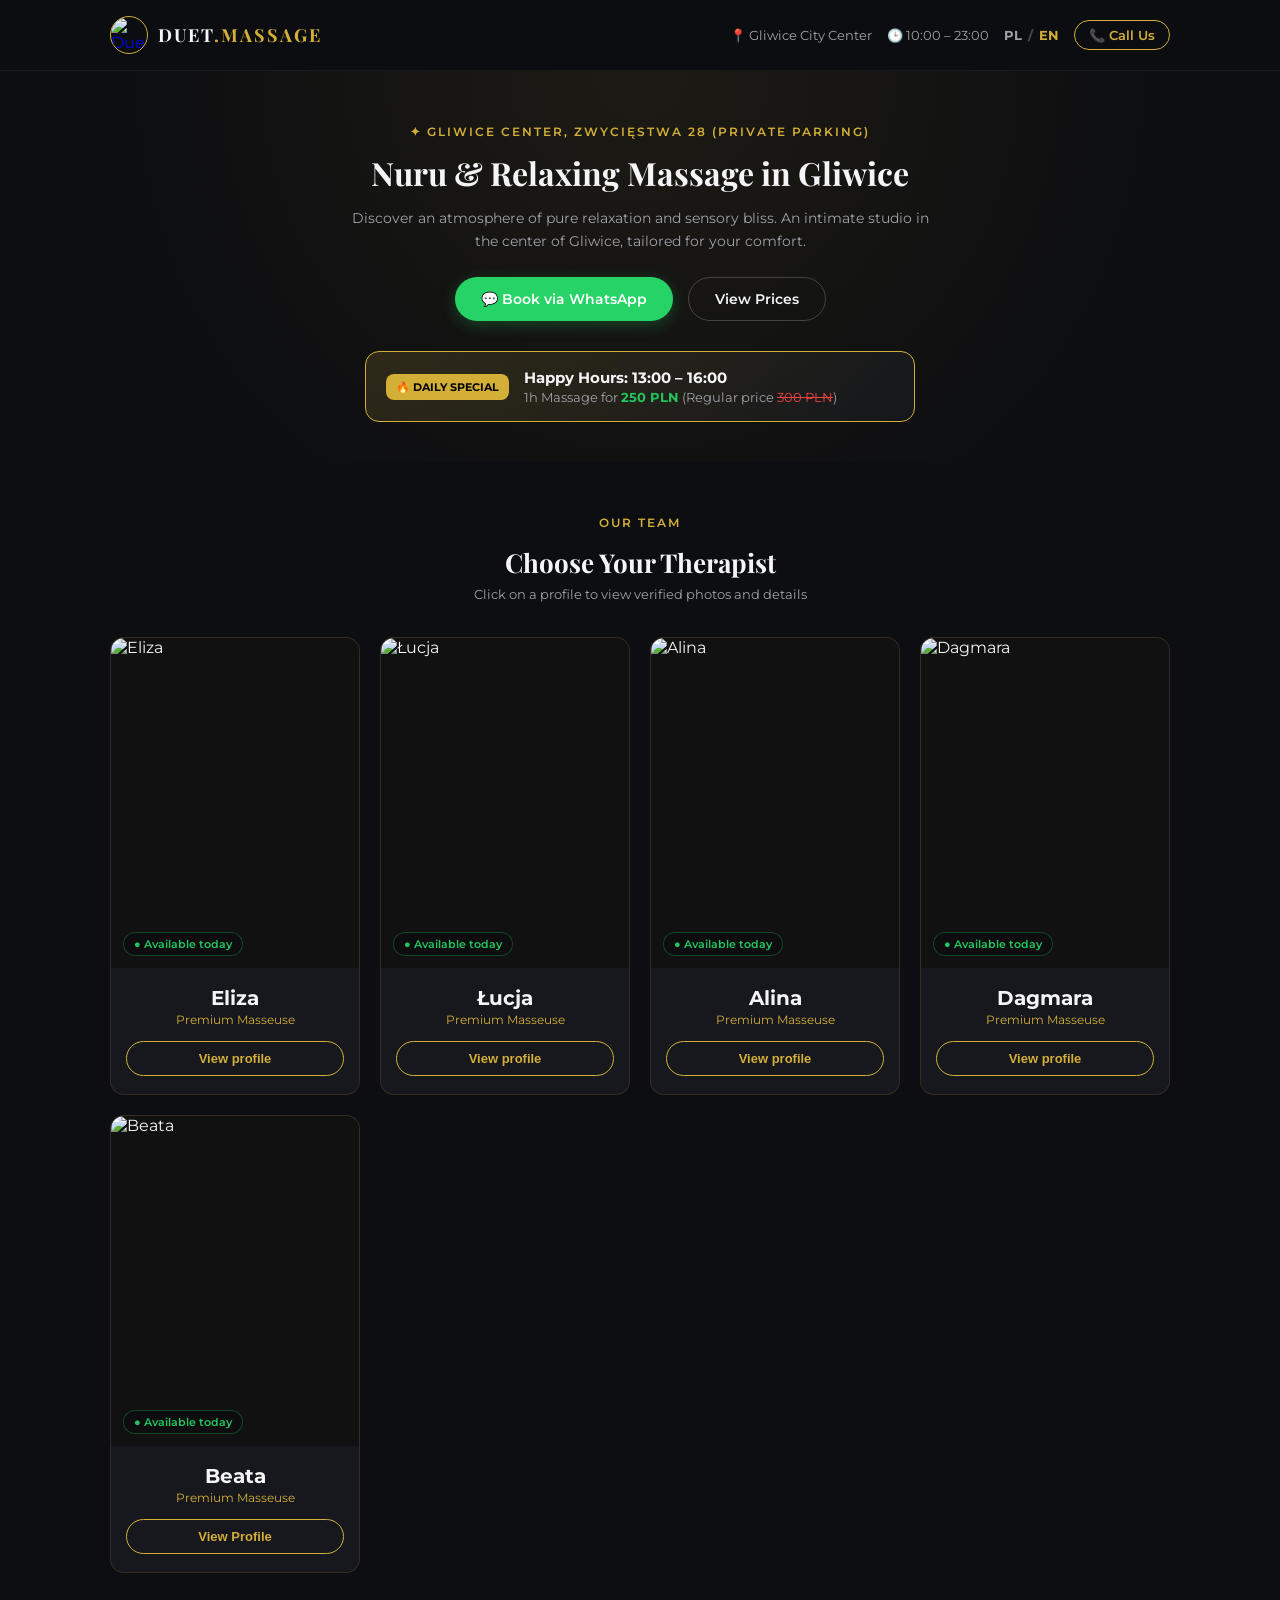
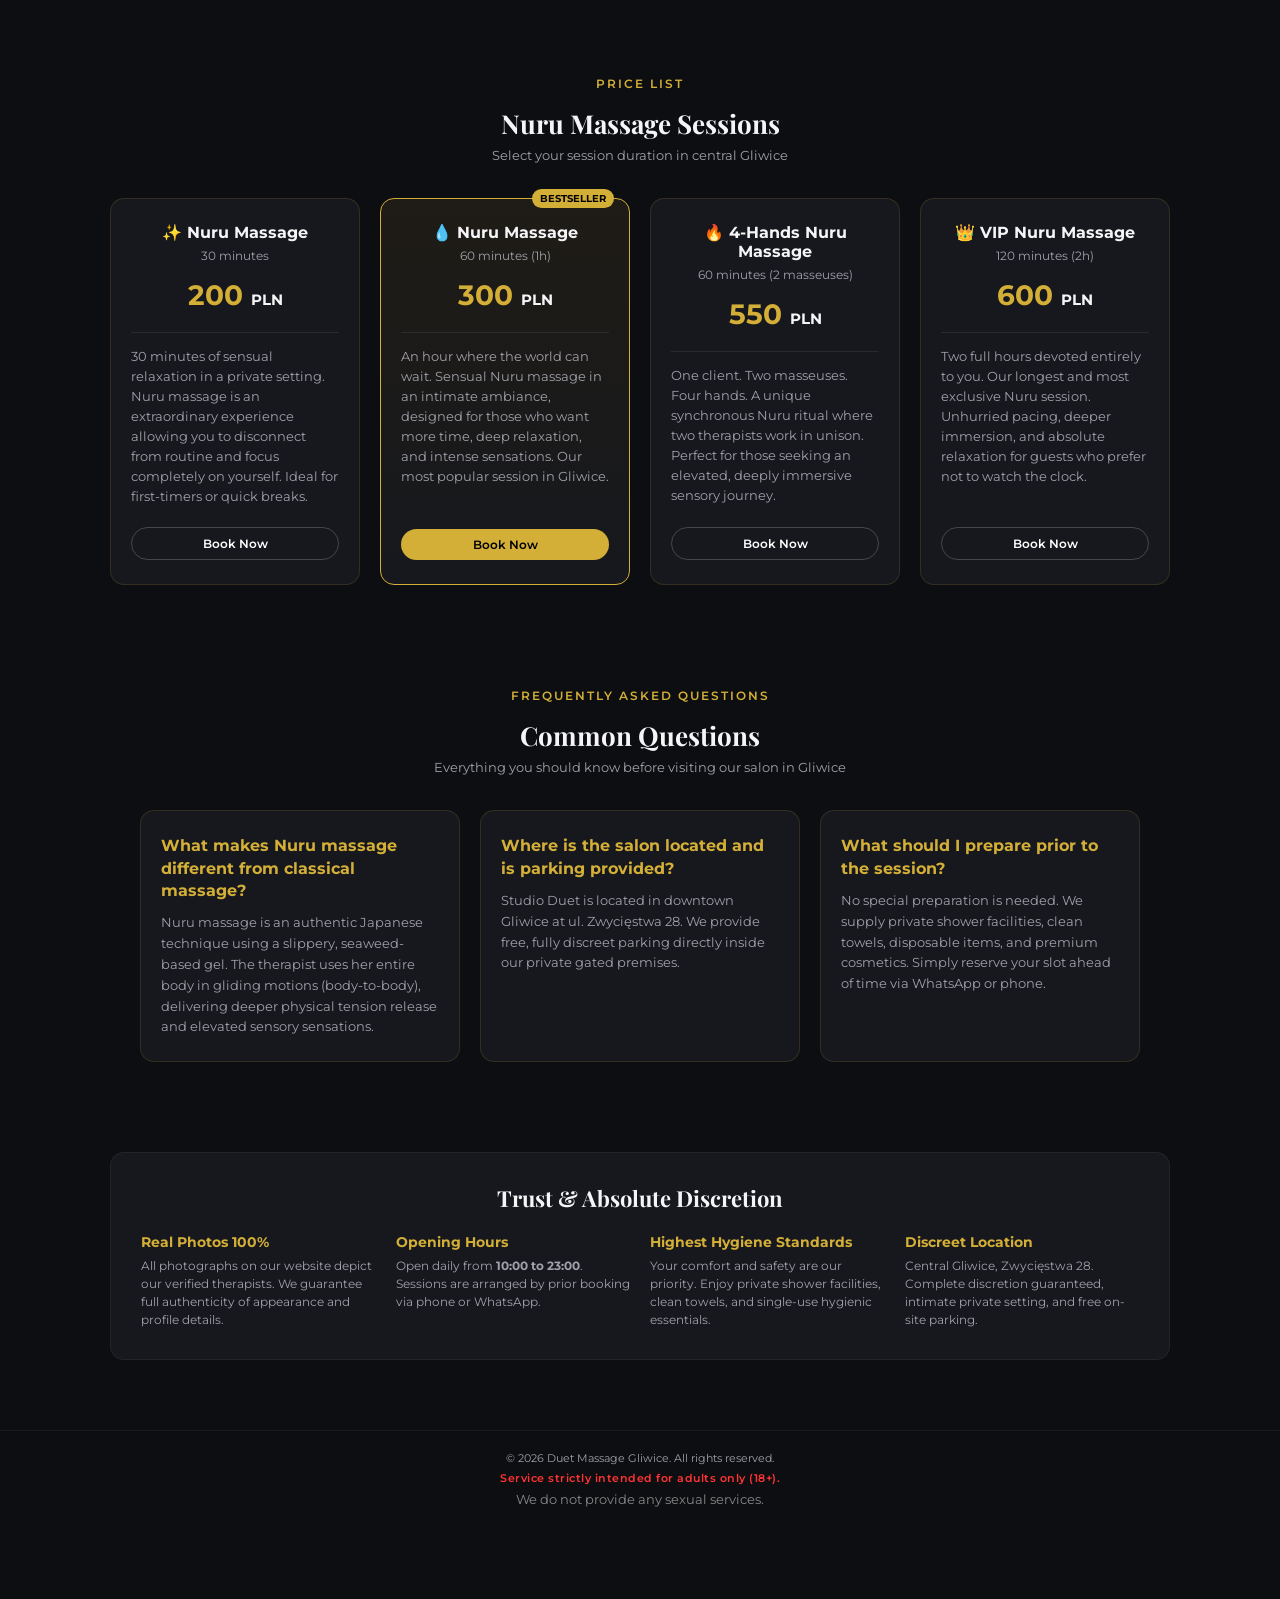
==== en/index.html @ b8fecd47 "Add files via upload" ====
<!DOCTYPE html>
<html lang="en">
<head>
    <!-- Google Tag Manager -->
    <script>(function(w,d,s,l,i){w[l]=w[l]||[];w[l].push({'gtm.start':
    new Date().getTime(),event:'gtm.js'});var f=d.getElementsByTagName(s)[0],
    j=d.createElement(s),dl=l!='dataLayer'?'&l='+l:'';j.async=true;j.src=
    'https://www.googletagmanager.com/gtm.js?id='+i+dl;f.parentNode.insertBefore(j,f);
    })(window,document,'script','dataLayer','GTM-NZCL98C4');</script>
    <!-- End Google Tag Manager -->

    <link rel="icon" type="image/jpeg" href="../img/logo.jpg">
    <link rel="apple-touch-icon" href="../img/logo.jpg">

    <!-- SEO & hreflang -->
    <link rel="canonical" href="https://duetmassage.pl/en/">
    <link rel="alternate" hreflang="pl" href="https://duetmassage.pl/">
    <link rel="alternate" hreflang="en" href="https://duetmassage.pl/en/">
    <link rel="alternate" hreflang="x-default" href="https://duetmassage.pl/">

    <!-- Open Graph -->
    <meta property="og:type" content="website">
    <meta property="og:url" content="https://duetmassage.pl/en/">
    <meta property="og:title" content="Sensual & Tantric Massage Gliwice | Duet Massage">
    <meta property="og:description" content="Private studio in central Gliwice. Sensual Nuru & Tantric massage, verified models, 100% discretion.">
    <meta property="og:image" content="https://duetmassage.pl/img/logo.jpg?v=2">

    <!-- Twitter Card -->
    <meta name="twitter:card" content="summary_large_image">
    <meta name="twitter:title" content="DUET Sensual Massage Gliwice">
    <meta name="twitter:description" content="Exclusive relaxation & Nuru massage in central Gliwice.">
    <meta name="twitter:image" content="https://duetmassage.pl/img/logo.jpg">

    <meta charset="UTF-8">
    <meta name="viewport" content="width=device-width, initial-scale=1.0">
    <title>Nuru Massage Gliwice | Relax & Tantric Studio Duet</title>
<meta name="description" content="Sensual Nuru and tantric massage in Gliwice centre (ul. Zwycięstwa 28). Full discretion, private apartment, certified staff. Book your session.">
    <link rel="preconnect" href="https://fonts.googleapis.com">
    <link rel="preconnect" href="https://fonts.gstatic.com" crossorigin>
    <link href="https://fonts.googleapis.com/css2?family=Montserrat:wght@400;500;600;700&family=Playfair+Display:wght@600;700&display=swap" rel="stylesheet">
    
    <link rel="stylesheet" href="../style.css?v=7.3">
    <!-- Schema.org Structured Data (EN) -->
    <script type="application/ld+json">
    {
      "@context": "https://schema.org",
      "@graph": [
        {
          "@type": "HealthAndBeautyBusiness",
          "@id": "https://duetmassage.pl/#salon",
          "name": "Duet Massage Studio Gliwice",
          "image": "https://duetmassage.pl/img/logo.jpg",
          "telephone": "+48502855086",
          "priceRange": "200 - 600 PLN",
          "url": "https://duetmassage.pl/en/",
          "address": {
            "@type": "PostalAddress",
            "streetAddress": "ul. Zwycięstwa 28",
            "addressLocality": "Gliwice",
            "postalCode": "44-100",
            "addressCountry": "PL"
          },
          "geo": {
            "@type": "GeoCoordinates",
            "latitude": 50.2976,
            "longitude": 18.6766
          },
          "openingHoursSpecification": [
            {
              "@type": "OpeningHoursSpecification",
              "dayOfWeek": ["Monday","Tuesday","Wednesday","Thursday","Friday","Saturday","Sunday"],
              "opens": "10:00",
              "closes": "23:00"
            }
          ]
        },
        {
          "@type": "FAQPage",
          "mainEntity": [
            {
              "@type": "Question",
              "name": "What makes Nuru massage different from classical massage?",
              "acceptedAnswer": {
                "@type": "Answer",
                "text": "Nuru is an authentic Japanese technique where the therapist glides along the client's body using an organic seaweed gel, creating an immersive body-to-body relaxation experience."
              }
            },
            {
              "@type": "Question",
              "name": "Where is the salon located and is private parking available?",
              "acceptedAnswer": {
                "@type": "Answer",
                "text": "The studio is located in central Gliwice at ul. Zwycięstwa 28. Free, discreet on-site parking is available for all guests."
              }
            },
            {
              "@type": "Question",
              "name": "How can I book a session at Duet?",
              "acceptedAnswer": {
                "@type": "Answer",
                "text": "You can book directly via phone call at +48 502 855 086 or message us via WhatsApp."
              }
            }
          ]
        }
      ]
    }
    </script>
</head>
<body>
<!-- Google Tag Manager (noscript) -->
<noscript><iframe src="https://www.googletagmanager.com/ns.html?id=GTM-NZCL98C4"
height="0" width="0" style="display:none;visibility:hidden"></iframe></noscript>
<!-- End Google Tag Manager (noscript) -->

    <!-- Header -->
    <header class="header">
        <div class="container header-container">
            <a href="/en/" class="logo-wrapper">
                <img src="../img/logo.jpg" alt="Duet Massage Studio" class="logo-img">
                <span class="logo-text">DUET<span>.MASSAGE</span></span>
            </a>
            <div class="header-contacts">
                <span class="location-badge">📍 Gliwice City Center</span>
                <span class="hours-badge">🕒 10:00 – 23:00</span>
                <div class="lang-switch">
    <a href="/" class="lang-btn">PL</a>
    <span class="lang-divider">/</span>
    <span class="lang-btn active">EN</span>
</div>
                <a href="tel:+48502855086" class="btn-call-header">📞 Call Us</a>
            </div>
        </div>
    </header>

    <main>
        <!-- Hero Section -->
        <section class="hero">
            <div class="container hero-container">
                <span class="badge-gold">✦ Gliwice Center, Zwycięstwa 28 (Private Parking)</span>
                <h1>Nuru & Relaxing Massage in Gliwice</h1>
                <p class="hero-subtitle">Discover an atmosphere of pure relaxation and sensory bliss. An intimate studio in the center of Gliwice, tailored for your comfort.</p>
                
                <div class="hero-actions">
                    <a href="https://wa.me/48502855086?text=Hello,%20I%20would%20like%20to%20book%20a%20massage" class="btn btn-whatsapp" target="_blank">
                        <span>💬 Book via WhatsApp</span>
                    </a>
                    <a href="#cennik" class="btn btn-outline">View Prices</a>
                </div>

                <!-- Happy Hours Banner -->
                <div class="happy-hours-banner">
                    <div class="hh-badge">🔥 Daily Special</div>
                    <div class="hh-content">
                        <h3>Happy Hours: 13:00 – 16:00</h3>
                        <p>1h Massage for <strong>250 PLN</strong> (Regular price <span class="old-price">300 PLN</span>)</p>
                    </div>
                </div>
            </div>
        </section>

        <!-- Team Section -->
        <section class="section-team">
            <div class="container">
                <div class="section-title">
                    <span class="badge-gold">Our Team</span>
                    <h2>Choose Your Therapist</h2>
                    <p>Click on a profile to view verified photos and details</p>
                </div>

                <div class="team-grid">
                    <!-- Eliza -->
                    <div class="team-card" onclick="openMasterModal('eliza')">
                        <div class="team-image-wrapper">
                            <img src="../img/girl1_1.jpg" alt="Eliza" class="team-cover-img">
                            <div class="status-online">● Available today</div>
                        </div>
                        <div class="team-info">
                            <h3>Eliza</h3>
                            <span class="team-role">Premium Masseuse</span>
                            <button type="button" class="btn-view-profile">View profile</button>
                        </div>
                    </div>

                    <!-- Łucja -->
                    <div class="team-card" onclick="openMasterModal('lucja')">
                        <div class="team-image-wrapper">
                            <img src="../img/girl2_1.jpg" alt="Łucja" class="team-cover-img">
                            <div class="status-online">● Available today</div>
                        </div>
                        <div class="team-info">
                            <h3>Łucja</h3>
                            <span class="team-role">Premium Masseuse</span>
                            <button type="button" class="btn-view-profile">View profile</button>
                        </div>
                    </div>

                    <!-- Alina -->
                    <div class="team-card" onclick="openMasterModal('alina')">
                        <div class="team-image-wrapper">
                            <img src="../img/girl3_1.jpg" alt="Alina" class="team-cover-img">
                            <div class="status-online">● Available today</div>
                        </div>
                        <div class="team-info">
                            <h3>Alina</h3>
                            <span class="team-role">Premium Masseuse</span>
                            <button type="button" class="btn-view-profile">View profile</button>
                        </div>
                    </div>

                    <!-- Dagmara -->
                    <div class="team-card" onclick="openMasterModal('dagmara')">
                        <div class="team-image-wrapper">
                            <img src="../img/girl4_1.jpg" alt="Dagmara" class="team-cover-img">
                            <div class="status-online">● Available today</div>
                        </div>
                        <div class="team-info">
                            <h3>Dagmara</h3>
                            <span class="team-role">Premium Masseuse</span>
                            <button type="button" class="btn-view-profile">View profile</button>
                        </div>
                    </div>
                    <!-- 5. Beata -->
                    <div class="team-card" onclick="openMasterModal('beata')">
                        <div class="team-image-wrapper">
                            <img src="../img/girl5_1.jpg" alt="Beata" class="team-cover-img">
                            <div class="status-online">● Available today</div>
                        </div>
                        <div class="team-info">
                            <h3>Beata</h3>
                            <span class="team-role">Premium Masseuse</span>
                            <button type="button" class="btn-view-profile">View Profile</button>
                        </div>
                    </div>
                </div>
            </div>
        </section>

        <!-- Pricing Section -->
        <section id="cennik" class="section-programs">
            <div class="container">
                <div class="section-title">
                    <span class="badge-gold">Price List</span>
                    <h2>Nuru Massage Sessions</h2>
                    <p>Select your session duration in central Gliwice</p>
                </div>

                <div class="pricing-grid">
                    <!-- 30 min -->
                    <div class="price-box">
                        <h3>✨ Nuru Massage</h3>
                        <div class="time">30 minutes</div>
                        <div class="cost">200 <span>PLN</span></div>
                        <div class="price-desc">
                            <p class="program-text">30 minutes of sensual relaxation in a private setting. Nuru massage is an extraordinary experience allowing you to disconnect from routine and focus completely on yourself. Ideal for first-timers or quick breaks.</p>
                        </div>
                        <a href="https://wa.me/48502855086?text=Booking%20Nuru%20Massage%2030%20min" class="btn-book" data-service="Nuru Massage (30 min)">Book Now</a>
                    </div>

                    <!-- 60 min -->
                    <div class="price-box featured">
                        <div class="badge-featured">Bestseller</div>
                        <h3>💧 Nuru Massage</h3>
                        <div class="time">60 minutes (1h)</div>
                        <div class="cost">300 <span>PLN</span></div>
                        <div class="price-desc">
                            <p class="program-text">An hour where the world can wait. Sensual Nuru massage in an intimate ambiance, designed for those who want more time, deep relaxation, and intense sensations. Our most popular session in Gliwice.</p>
                        </div>
                        <a href="https://wa.me/48502855086?text=Booking%20Nuru%20Massage%201h" class="btn-book btn-book-gold" data-service="Nuru Massage (60 min)">Book Now</a>
                    </div>

                    <!-- 4 Hands -->
                    <div class="price-box">
                        <h3>🔥 4-Hands Nuru Massage</h3>
                        <div class="time">60 minutes (2 masseuses)</div>
                        <div class="cost">550 <span>PLN</span></div>
                        <div class="price-desc">
                            <p class="program-text">One client. Two masseuses. Four hands. A unique synchronous Nuru ritual where two therapists work in unison. Perfect for those seeking an elevated, deeply immersive sensory journey.</p>
                        </div>
                        <a href="https://wa.me/48502855086?text=Booking%204-Hands%20Nuru%20Massage" class="btn-book" data-service="4-Hands Nuru Massage (60 min)">Book Now</a>
                    </div>

                    <!-- VIP 120 min -->
                    <div class="price-box">
                        <h3>👑 VIP Nuru Massage</h3>
                        <div class="time">120 minutes (2h)</div>
                        <div class="cost">600 <span>PLN</span></div>
                        <div class="price-desc">
                            <p class="program-text">Two full hours devoted entirely to you. Our longest and most exclusive Nuru session. Unhurried pacing, deeper immersion, and absolute relaxation for guests who prefer not to watch the clock.</p>
                        </div>
                        <a href="https://wa.me/48502855086?text=Booking%20VIP%20Nuru%20Massage%202h" class="btn-book" data-service="VIP Nuru Massage (120 min)">Book Now</a>
                    </div>
                </div>
            </div>
        </section>
<!-- FAQ Section for Local SEO -->
        <section class="section-faq">
            <div class="container">
                <div class="section-title">
                    <span class="badge-gold">Frequently Asked Questions</span>
                    <h2>Common Questions</h2>
                    <p>Everything you should know before visiting our salon in Gliwice</p>
                </div>
                <div class="faq-grid">
                    <div class="faq-card">
                        <h3>What makes Nuru massage different from classical massage?</h3>
                        <p>Nuru massage is an authentic Japanese technique using a slippery, seaweed-based gel. The therapist uses her entire body in gliding motions (body-to-body), delivering deeper physical tension release and elevated sensory sensations.</p>
                    </div>
                    <div class="faq-card">
                        <h3>Where is the salon located and is parking provided?</h3>
                        <p>Studio Duet is located in downtown Gliwice at ul. Zwycięstwa 28. We provide free, fully discreet parking directly inside our private gated premises.</p>
                    </div>
                    <div class="faq-card">
                        <h3>What should I prepare prior to the session?</h3>
                        <p>No special preparation is needed. We supply private shower facilities, clean towels, disposable items, and premium cosmetics. Simply reserve your slot ahead of time via WhatsApp or phone.</p>
                    </div>
                </div>
            </div>
        </section>
        <!-- Trust, Opening Hours & Discretion Section -->
        <section class="section-privacy">
            <div class="container">
                <div class="privacy-box">
                    <h2>Trust & Absolute Discretion</h2>
                    <div class="privacy-grid">
                        <div class="privacy-item">
                            <h4>Real Photos 100%</h4>
                            <p>All photographs on our website depict our verified therapists. We guarantee full authenticity of appearance and profile details.</p>
                        </div>
                        <div class="privacy-item">
                            <h4>Opening Hours</h4>
                            <p>Open daily from <strong>10:00 to 23:00</strong>. Sessions are arranged by prior booking via phone or WhatsApp.</p>
                        </div>
                        <div class="privacy-item">
                            <h4>Highest Hygiene Standards</h4>
                            <p>Your comfort and safety are our priority. Enjoy private shower facilities, clean towels, and single-use hygienic essentials.</p>
                        </div>
                        <div class="privacy-item">
                            <h4>Discreet Location</h4>
                            <p>Central Gliwice, Zwycięstwa 28. Complete discretion guaranteed, intimate private setting, and free on-site parking.</p>
                        </div>
                    </div>
                </div>
            </div>
        </section>
    </main>

    <!-- Footer -->
    <footer class="footer">
        <div class="container footer-content">
            <p>© 2026 Duet Massage Gliwice. All rights reserved.</p>
            <p class="disclaimer-18">Service strictly intended for adults only (18+).</p>
            <p class="disclaimer-legal">We do not provide any sexual services.</p>
        </div>
    </footer>

    <!-- Mobile Sticky Bar -->
    <div class="mobile-sticky-bar">
        <a href="https://wa.me/48502855086?text=Hello,%20I%20would%20like%20to%20book%20a%20massage" class="sticky-btn sticky-whatsapp" target="_blank">
            <span>💬 WhatsApp</span>
        </a>
        <a href="tel:+48502855086" class="sticky-btn sticky-call">
            <span>📞 Call Us</span>
        </a>
    </div>

    <!-- Master Modal -->
    <div id="masterModal" class="master-modal">
        <div class="master-modal-overlay" onclick="closeMasterModal()"></div>
        <div class="master-modal-content">
            <button class="modal-close-btn" onclick="closeMasterModal()">&times;</button>
            <div class="modal-slider-box">
                <img id="modalProfileImg" src="" alt="Master photo" class="modal-main-img">
                <div class="modal-slider-controls">
                    <button type="button" class="modal-arrow" onclick="prevModalPhoto()">&#10094;</button>
                    <span id="modalPhotoCounter" class="modal-photo-counter">1 / 1</span>
                    <button type="button" class="modal-arrow" onclick="nextModalPhoto()">&#10095;</button>
                </div>
            </div>
            <div class="modal-profile-details">
                <h2 id="modalMasterName">Name</h2>
                <div class="modal-badge-row">
                    <span class="status-pill">● Available</span>
                    <span id="modalMasterLangs" class="lang-pill">🗣 PL, EN</span>
                </div>
                <div class="modal-params-grid">
                    <div class="param-item"><span>Age:</span> <strong id="modalParamAge">24</strong></div>
                    <div class="param-item"><span>Height:</span> <strong id="modalParamHeight">165 cm</strong></div>
                    <div class="param-item"><span>Weight:</span> <strong id="modalParamWeight">49 kg</strong></div>
                    <div class="param-item"><span>Bust:</span> <strong id="modalParamBreast">3</strong></div>
                </div>
                <p id="modalMasterDesc" class="modal-bio">Sensual relaxation, Tantric rituals, and body-to-body massages in complete privacy.</p>
                <a id="modalBookingBtn" href="#" class="btn-modal-book" target="_blank">Book via WhatsApp</a>
            </div>
        </div>
    </div>
    <!-- Полноэкранный Lightbox для фото (EN) -->
<div id="imageLightbox" class="image-lightbox" onclick="closeLightbox()">
    <button type="button" class="lightbox-close" onclick="closeLightbox()">&times;</button>
    <div class="lightbox-img-wrapper" onclick="event.stopPropagation()">
        <img id="lightboxImg" src="" alt="Full view">
    </div>
</div>
    <script src="../script.js?v=7.0"></script>
</body>
</html>
---- style.css ----
.logo-wrapper {
    display: flex;
    align-items: center;
    gap: 10px;
    text-decoration: none;
}

.logo-img {
    width: 38px !important;
    height: 38px !important;
    min-width: 38px;
    border-radius: 50%;
    object-fit: cover;
    border: 1px solid var(--gold);
    display: block;
}

.logo-text {
    font-family: 'Playfair Display', serif;
    font-size: 18px;
    font-weight: 700;
    color: var(--text-white);
    letter-spacing: 2px;
}

.logo-text span {
    color: var(--gold);
}

:root {
    --bg-main: #0d0e11;
    --bg-card: #16181d;
    --bg-card-hover: #1e2127;
    --gold: #d4af37;
    --gold-hover: #e5c158;
    --text-white: #f5f5f7;
    --text-gray: #a1a1aa;
    --whatsapp: #25d366;
    --border-color: rgba(212, 175, 55, 0.15);
}

* {
    margin: 0;
    padding: 0;
    box-sizing: border-box;
}

html {
    scroll-behavior: smooth;
    font-family: 'Montserrat', sans-serif;
    background-color: var(--bg-main);
    color: var(--text-white);
    -webkit-font-smoothing: antialiased;
    -moz-osx-font-smoothing: grayscale;
}

.container {
    width: 100%;
    max-width: 1100px;
    margin: 0 auto;
    padding: 0 20px;
}

/* Header */
.header {
    padding: 16px 0;
    background: rgba(13, 14, 17, 0.95);
    border-bottom: 1px solid rgba(255, 255, 255, 0.05);
    position: sticky;
    top: 0;
    z-index: 100;
    backdrop-filter: blur(10px);
}

.header-container {
    display: flex;
    justify-content: space-between;
    align-items: center;
}

.header-contacts {
    display: flex;
    align-items: center;
    gap: 15px;
}

.location-badge {
    font-size: 13px;
    color: var(--text-gray);
}

.btn-call-header {
    background: transparent;
    color: var(--gold);
    border: 1px solid var(--gold);
    padding: 6px 14px;
    border-radius: 20px;
    text-decoration: none;
    font-size: 13px;
    font-weight: 600;
    transition: all 0.3s;
}

.btn-call-header:hover {
    background: var(--gold);
    color: #000;
}

/* Hero */
.hero {
    padding: 50px 0 40px;
    text-align: center;
    background: radial-gradient(circle at top, rgba(212, 175, 55, 0.08) 0%, transparent 70%);
}

.badge-gold {
    display: inline-block;
    color: var(--gold);
    font-size: 12px;
    font-weight: 600;
    letter-spacing: 2px;
    text-transform: uppercase;
    margin-bottom: 15px;
}

.hero h1 {
    font-family: 'Playfair Display', serif;
    font-size: 32px;
    line-height: 1.2;
    margin-bottom: 15px;
}

.hero-subtitle {
    font-size: 14px;
    line-height: 1.6;
    color: var(--text-gray);
    max-width: 600px;
    margin: 0 auto 25px;
}

.hero-actions {
    display: flex;
    justify-content: center;
    gap: 15px;
    margin-bottom: 30px;
    flex-wrap: wrap;
}

.btn {
    display: inline-flex;
    align-items: center;
    justify-content: center;
    padding: 12px 26px;
    border-radius: 30px;
    font-size: 14px;
    font-weight: 600;
    text-decoration: none;
    transition: all 0.3s;
}

.btn-whatsapp {
    background: var(--whatsapp);
    color: #fff;
    box-shadow: 0 4px 15px rgba(37, 211, 102, 0.25);
}

.btn-outline {
    background: transparent;
    color: var(--text-white);
    border: 1px solid rgba(255, 255, 255, 0.2);
}

/* Happy Hours Banner */
.happy-hours-banner {
    background: linear-gradient(135deg, rgba(212, 175, 55, 0.15), rgba(22, 24, 29, 0.9));
    border: 1px solid var(--gold);
    border-radius: 14px;
    max-width: 550px;
    margin: 0 auto;
    padding: 16px 20px;
    display: flex;
    align-items: center;
    gap: 15px;
    text-align: left;
}

.hh-badge {
    background: var(--gold);
    color: #000;
    font-size: 11px;
    font-weight: 700;
    padding: 6px 10px;
    border-radius: 8px;
    text-transform: uppercase;
    white-space: nowrap;
}

.hh-content h3 {
    font-size: 15px;
    margin-bottom: 2px;
}

.hh-content p {
    font-size: 13px;
    color: var(--text-gray);
}

.hh-content strong {
    color: #22c55e;
}

.old-price {
    text-decoration: line-through;
    color: #ef4444;
}

/* Секция Команды */
.section-team {
    padding: 50px 0;
}

.section-title {
    text-align: center;
    margin-bottom: 35px;
}

.section-title h2 {
    font-family: 'Playfair Display', serif;
    font-size: 26px;
    margin-bottom: 6px;
}

.section-title p {
    color: var(--text-gray);
    font-size: 13px;
}

.team-grid {
    display: grid;
    grid-template-columns: repeat(auto-fit, minmax(240px, 1fr));
    gap: 20px;
}

.team-card {
    background: var(--bg-card);
    border: 1px solid var(--border-color);
    border-radius: 14px;
    overflow: hidden;
    cursor: pointer;
    transition: transform 0.3s ease, border-color 0.3s ease;
}

.team-card:hover {
    transform: translateY(-5px);
    border-color: var(--gold);
}

.team-image-wrapper {
    position: relative;
    width: 100%;
    height: 330px;
    background: #111;
}

.team-cover-img {
    width: 100%;
    height: 100%;
    object-fit: cover;
}

.status-online {
    position: absolute;
    bottom: 12px;
    left: 12px;
    background: rgba(13, 14, 17, 0.85);
    color: #22c55e;
    font-size: 11px;
    font-weight: 600;
    padding: 4px 10px;
    border-radius: 20px;
    border: 1px solid rgba(34, 197, 94, 0.3);
    backdrop-filter: blur(4px);
}

.team-info {
    padding: 18px 15px;
    text-align: center;
}

.team-info h3 {
    font-size: 20px;
    margin-bottom: 2px;
}

.team-role {
    display: block;
    color: var(--gold);
    font-size: 12px;
    margin-bottom: 14px;
}

.btn-view-profile {
    width: 100%;
    padding: 9px 0;
    background: transparent;
    border: 1px solid var(--gold);
    color: var(--gold);
    border-radius: 20px;
    font-size: 13px;
    font-weight: 600;
    cursor: pointer;
    transition: all 0.3s ease;
}

.team-card:hover .btn-view-profile {
    background: var(--gold);
    color: #000;
}

/* Ценник */
.section-programs {
    padding: 50px 0;
}

.pricing-grid {
    display: grid;
    grid-template-columns: repeat(auto-fit, minmax(220px, 1fr));
    gap: 20px;
}

.price-box {
    background: var(--bg-card);
    border: 1px solid var(--border-color);
    border-radius: 14px;
    padding: 24px 20px;
    text-align: center;
    position: relative;
    display: flex;
    flex-direction: column;
    justify-content: space-between;
}

.price-box.featured {
    border-color: var(--gold);
    background: linear-gradient(180deg, #1f1c16 0%, var(--bg-card) 100%);
}

.badge-featured {
    position: absolute;
    top: -10px;
    right: 15px;
    background: var(--gold);
    color: #000;
    font-size: 10px;
    font-weight: 700;
    padding: 3px 8px;
    border-radius: 10px;
    text-transform: uppercase;
}

.price-box h3 {
    font-size: 16px;
    margin-bottom: 6px;
}

.price-box .time {
    font-size: 12px;
    color: var(--text-gray);
    margin-bottom: 15px;
}

.price-box .cost {
    font-size: 28px;
    font-weight: 700;
    color: var(--gold);
    margin-bottom: 20px;
}

.price-box .cost span {
    font-size: 15px;
    color: var(--text-white);
}

.btn-book {
    display: inline-block;
    width: 100%;
    padding: 8px 0;
    border-radius: 20px;
    border: 1px solid rgba(255, 255, 255, 0.2);
    color: #fff;
    text-decoration: none;
    font-size: 12px;
    font-weight: 600;
}

.btn-book-gold {
    background: var(--gold);
    color: #000;
    border: none;
}

/* Описание программ внутри ценника */
.price-desc {
    text-align: left !important;
    margin-bottom: 20px;
    padding-top: 14px;
    border-top: 1px solid rgba(255, 255, 255, 0.08);
    flex-grow: 1;
}

.program-type {
    font-size: 11.5px;
    color: var(--gold);
    margin-bottom: 8px;
    line-height: 1.4;
    text-transform: uppercase;
    letter-spacing: 0.5px;
    text-align: left !important;
}

.program-type strong {
    color: #fff;
}

.program-text {
    font-family: 'Montserrat', sans-serif !important;
    font-size: 12.5px !important;
    font-weight: 400 !important;
    line-height: 1.6 !important;
    color: var(--text-gray) !important;
    text-align: left !important;
    letter-spacing: normal !important;
}

/* Конфиденциальность */
.section-privacy {
    padding: 40px 0 70px;
}

.privacy-box {
    background: var(--bg-card);
    border: 1px solid rgba(255, 255, 255, 0.05);
    border-radius: 14px;
    padding: 30px;
    text-align: center;
}

.privacy-box h2 {
    font-family: 'Playfair Display', serif;
    font-size: 22px;
    margin-bottom: 20px;
}

.privacy-grid {
    display: grid;
    grid-template-columns: repeat(auto-fit, minmax(220px, 1fr));
    gap: 20px;
    text-align: left;
}

.privacy-item h4 {
    color: var(--gold);
    font-size: 14px;
    margin-bottom: 6px;
}

.privacy-item p {
    font-size: 12px;
    line-height: 1.5;
    color: var(--text-gray);
}

/* Подвал */
.footer {
    padding: 20px 0 90px;
    border-top: 1px solid rgba(255, 255, 255, 0.05);
    text-align: center;
    font-size: 11px;
    color: var(--text-gray);
}

.footer .disclaimer-18 {
    color: #ff3333 !important;
    font-weight: 600;
    margin: 6px 0;
    letter-spacing: 0.5px;
}

.footer .disclaimer-legal {
    color: #888888;
    font-size: 0.8rem;
    max-width: 600px;
    margin: 6px auto 0 auto;
    line-height: 1.4;
}

/* Sticky Mobile */
.mobile-sticky-bar {
    display: none;
    position: fixed;
    bottom: 0;
    left: 0;
    width: 100%;
    background: rgba(13, 14, 17, 0.95);
    padding: 10px 15px;
    border-top: 1px solid rgba(212, 175, 55, 0.2);
    backdrop-filter: blur(10px);
    z-index: 999;
    gap: 10px;
}

.sticky-btn {
    flex: 1;
    display: flex;
    align-items: center;
    justify-content: center;
    padding: 11px;
    border-radius: 8px;
    font-size: 13px;
    font-weight: 700;
    text-decoration: none;
}

.sticky-whatsapp {
    background: var(--whatsapp);
    color: #fff;
}

.sticky-call {
    background: var(--gold);
    color: #000;
}

/* Модалка полного профиля */
.master-modal {
    display: none;
    position: fixed;
    top: 0;
    left: 0;
    width: 100vw;
    height: 100vh;
    z-index: 3000;
    align-items: center;
    justify-content: center;
    padding: 15px;
}

.master-modal.active {
    display: flex;
}

.master-modal-overlay {
    position: absolute;
    top: 0;
    left: 0;
    width: 100%;
    height: 100%;
    background: rgba(0, 0, 0, 0.85);
    backdrop-filter: blur(6px);
}

.master-modal-content {
    position: relative;
    background: var(--bg-card);
    border: 1px solid var(--gold);
    border-radius: 16px;
    width: 100%;
    max-width: 480px;
    max-height: 90vh;
    overflow-y: auto;
    z-index: 3010;
    box-shadow: 0 10px 40px rgba(0, 0, 0, 0.8);
}

.modal-close-btn {
    position: absolute;
    top: 10px;
    right: 15px;
    background: rgba(0, 0, 0, 0.6);
    border: none;
    color: #fff;
    font-size: 28px;
    width: 36px;
    height: 36px;
    border-radius: 50%;
    cursor: pointer;
    z-index: 3020;
    display: flex;
    align-items: center;
    justify-content: center;
}

.modal-slider-box {
    position: relative;
    width: 100%;
    display: flex;
    align-items: center;
    justify-content: center;
    background: #000;
    border-radius: 8px;
    overflow: hidden;
}

.modal-main-img {
    width: 100%;
    max-height: 70vh; 
    object-fit: contain;
    cursor: zoom-in; 
    display: block;
}

.modal-slider-controls {
    position: absolute;
    bottom: 12px;
    left: 50%;
    transform: translateX(-50%);
    background: rgba(13, 14, 17, 0.8);
    padding: 6px 14px;
    border-radius: 20px;
    display: flex;
    align-items: center;
    gap: 15px;
    backdrop-filter: blur(4px);
}

.modal-arrow {
    background: none;
    border: none;
    color: var(--gold);
    font-size: 18px;
    cursor: pointer;
}

.modal-photo-counter {
    color: #fff;
    font-size: 12px;
}

.modal-profile-details {
    padding: 20px;
}

.modal-profile-details h2 {
    font-family: 'Playfair Display', serif;
    font-size: 24px;
    margin-bottom: 8px;
}

.modal-badge-row {
    display: flex;
    gap: 10px;
    margin-bottom: 16px;
}

.status-pill {
    background: rgba(34, 197, 94, 0.15);
    color: #22c55e;
    padding: 3px 10px;
    border-radius: 12px;
    font-size: 11px;
    font-weight: 600;
}

.lang-pill {
    background: rgba(255, 255, 255, 0.08);
    color: #e4e4e7;
    padding: 3px 10px;
    border-radius: 12px;
    font-size: 11px;
}

.modal-params-grid {
    display: grid;
    grid-template-columns: repeat(4, 1fr);
    gap: 8px;
    background: rgba(255, 255, 255, 0.03);
    padding: 10px;
    border-radius: 10px;
    margin-bottom: 15px;
    text-align: center;
}

.param-item span {
    display: block;
    font-size: 10px;
    color: var(--text-gray);
    margin-bottom: 2px;
}

.param-item strong {
    font-size: 13px;
    color: var(--gold);
}

.modal-bio {
    font-size: 12px;
    line-height: 1.5;
    color: var(--text-gray);
    margin-bottom: 20px;
}

.btn-modal-book {
    display: block;
    width: 100%;
    padding: 12px;
    background: var(--whatsapp);
    color: #fff;
    text-align: center;
    text-decoration: none;
    border-radius: 25px;
    font-weight: 700;
    font-size: 14px;
    box-shadow: 0 4px 15px rgba(37, 211, 102, 0.3);
}

@media (max-width: 768px) {
    .header-contacts .location-badge {
        display: none;
    }
    .hero h1 {
        font-size: 24px;
    }
    .happy-hours-banner {
        flex-direction: column;
        text-align: center;
    }
    .mobile-sticky-bar {
        display: flex;
    }
    .hero-actions .btn {
        width: 100%;
    }
}
/* Language Switcher */
.lang-switch {
    display: inline-flex;
    align-items: center;
    gap: 6px;
    font-size: 13px;
    font-weight: 700;
}

a.lang-btn {
    color: var(--text-gray);
    text-decoration: none;
    cursor: pointer;
    transition: color 0.2s ease;
}

a.lang-btn:hover {
    color: #ffffff;
}

/* Активный язык - не ссылка, а обычный текст */
span.lang-btn.active {
    color: var(--gold);
    cursor: default;
}

.lang-divider {
    color: rgba(255, 255, 255, 0.25);
    user-select: none;
}
/* Бейдж часов работы */
.hours-badge {
    font-size: 13px;
    color: var(--text-gray);
    display: inline-flex;
    align-items: center;
    gap: 4px;
}

@media (max-width: 900px) {
    .hours-badge {
        display: none;
    }
}

@media (max-width: 600px) {
    /* Сжимаем контейнер по краям */
    .header-container {
        padding: 0 8px !important;
        gap: 6px;
    }

    /* Компактный логотип */
    .logo-img {
        width: 28px !important;
        height: 28px !important;
        min-width: 28px !important;
    }

    .logo-text {
        font-size: 13px !important;
        letter-spacing: 0.5px !important;
    }

    /* Правая контактная группа в одну линию */
    .header-contacts {
        gap: 6px !important;
        align-items: center;
    }

    /* Часы работы: возвращаем показ, делаем компактными */
    .hours-badge {
        display: inline-flex !important;
        font-size: 11px !important;
        white-space: nowrap;
    }

    /* Убираем гео-метку Gliwice Centrum на мобилках, чтобы освободить место под часы и кнопку */
    .location-badge {
        display: none !important;
    }

    /* Переключатель языка */
    .lang-switch {
        font-size: 11px !important;
        gap: 3px !important;
    }

    /* Кнопка звонка: превращаем в круглую иконку 32x32 px без длинного текста */
    .btn-call-header {
        display: inline-flex !important;
        align-items: center;
        justify-content: center;
        width: 32px !important;
        height: 32px !important;
        min-width: 32px !important;
        padding: 0 !important;
        font-size: 0 !important; /* скрывает текст "Zadzwoń" / "Call Us" */
        border-radius: 50% !important;
    }

    /* Возвращаем саму иконку трубки внутри кнопки */
    .btn-call-header::before {
        content: '📞';
        font-size: 13px;
        line-height: 1;
    }
}
.image-lightbox {
    display: none;
    position: fixed;
    top: 0;
    left: 0;
    width: 100vw;
    height: 100vh;
    background: rgba(0, 0, 0, 0.95);
    z-index: 999999;
    align-items: center;
    justify-content: center;
    touch-action: pan-y pinch-zoom; /* разрешает системный зум пальцами на смартфонах */
}

.image-lightbox.active {
    display: flex;
}

.lightbox-img-wrapper {
    max-width: 95vw;
    max-height: 95vh;
    display: flex;
    justify-content: center;
    align-items: center;
}

#lightboxImg {
    max-width: 100%;
    max-height: 95vh;
    object-fit: contain;
    border-radius: 4px;
    box-shadow: 0 10px 40px rgba(0,0,0,0.8);
}

.lightbox-close {
    position: absolute;
    top: 15px;
    right: 20px;
    background: rgba(255, 255, 255, 0.15);
    border: none;
    color: #fff;
    font-size: 36px;
    width: 44px;
    height: 44px;
    border-radius: 50%;
    cursor: pointer;
    display: flex;
    align-items: center;
    justify-content: center;
    line-height: 1;
    z-index: 1000000;
}
/* Стили для SEO-блока FAQ */
.section-faq {
    padding: 50px 0;
}

.faq-grid {
    display: grid;
    grid-template-columns: repeat(auto-fit, minmax(280px, 1fr));
    gap: 20px;
    max-width: 1000px;
    margin: 0 auto;
}

.faq-card {
    background: var(--bg-card);
    border: 1px solid var(--border-color);
    border-radius: 14px;
    padding: 24px 20px;
    text-align: left;
}

.faq-card h3 {
    font-size: 16px;
    color: var(--gold);
    margin-bottom: 10px;
    line-height: 1.4;
}

.faq-card p {
    font-size: 13px;
    color: var(--text-gray);
    line-height: 1.6;
}
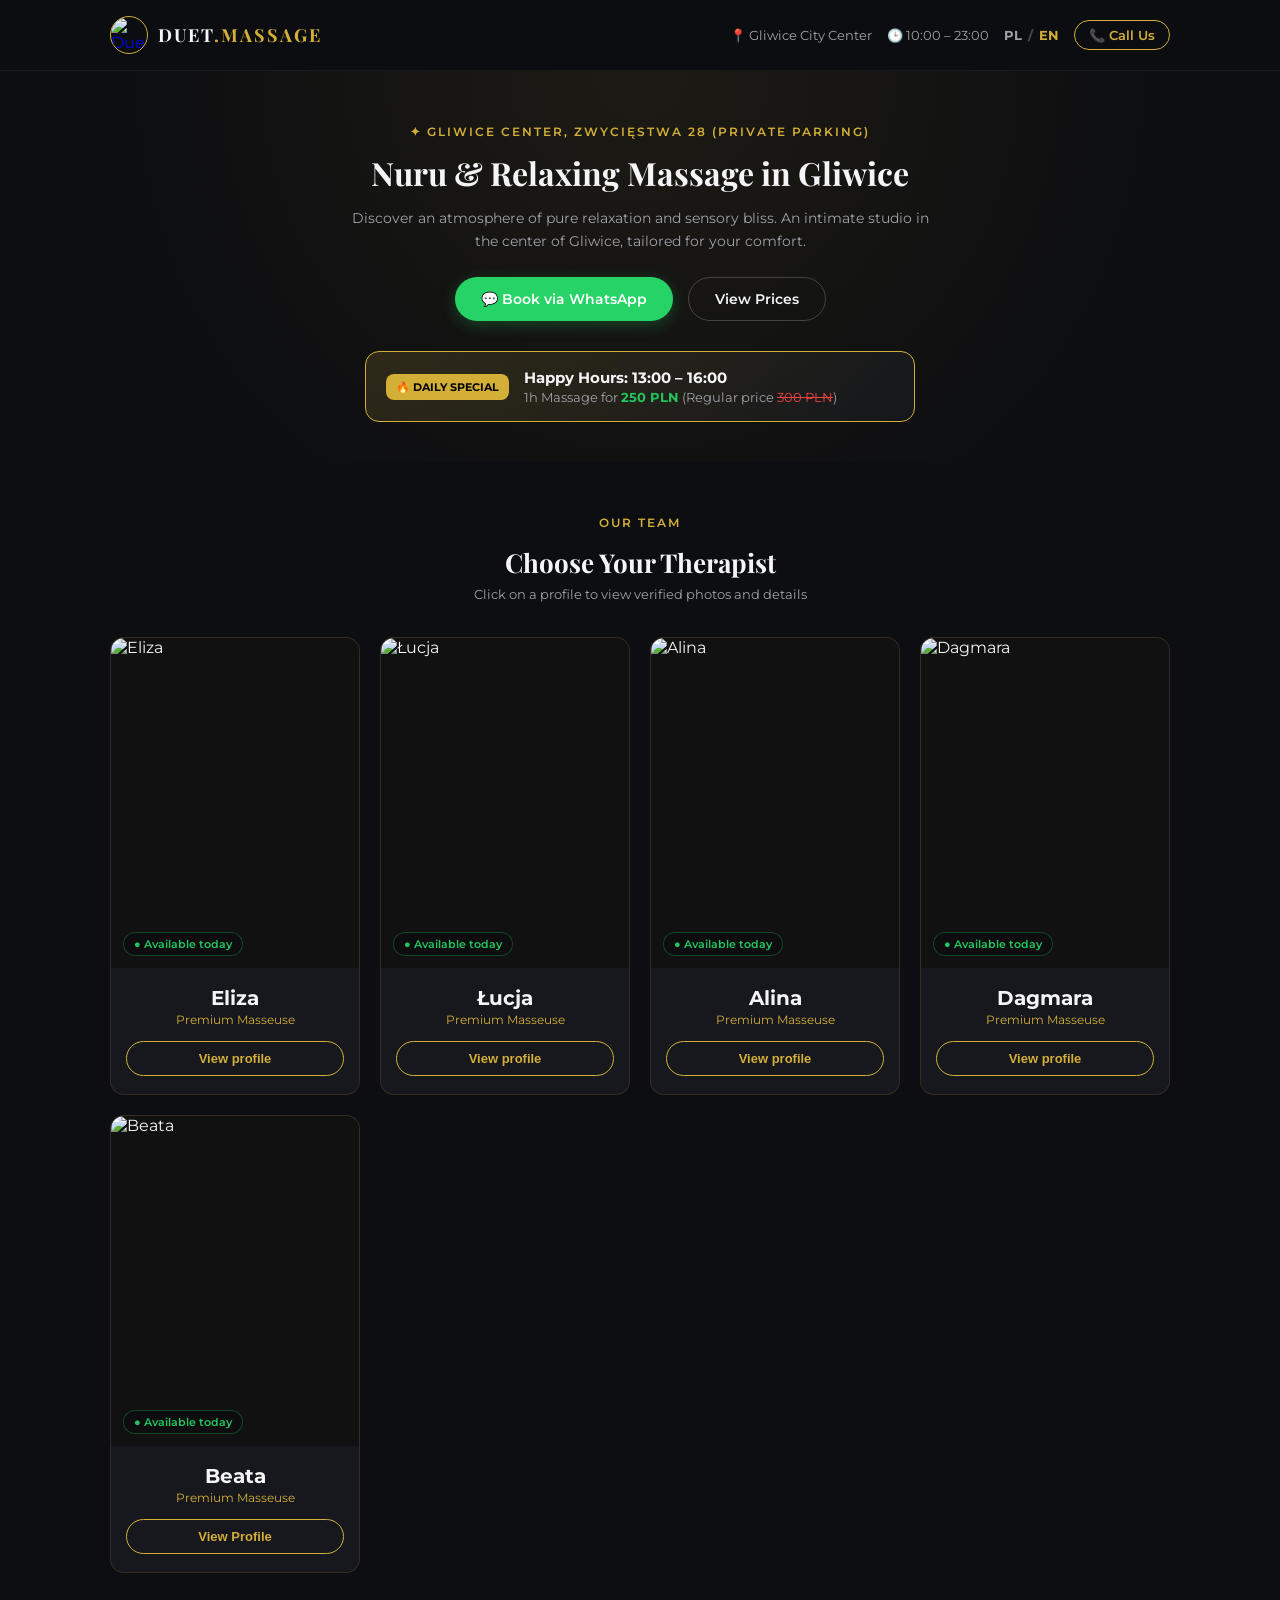
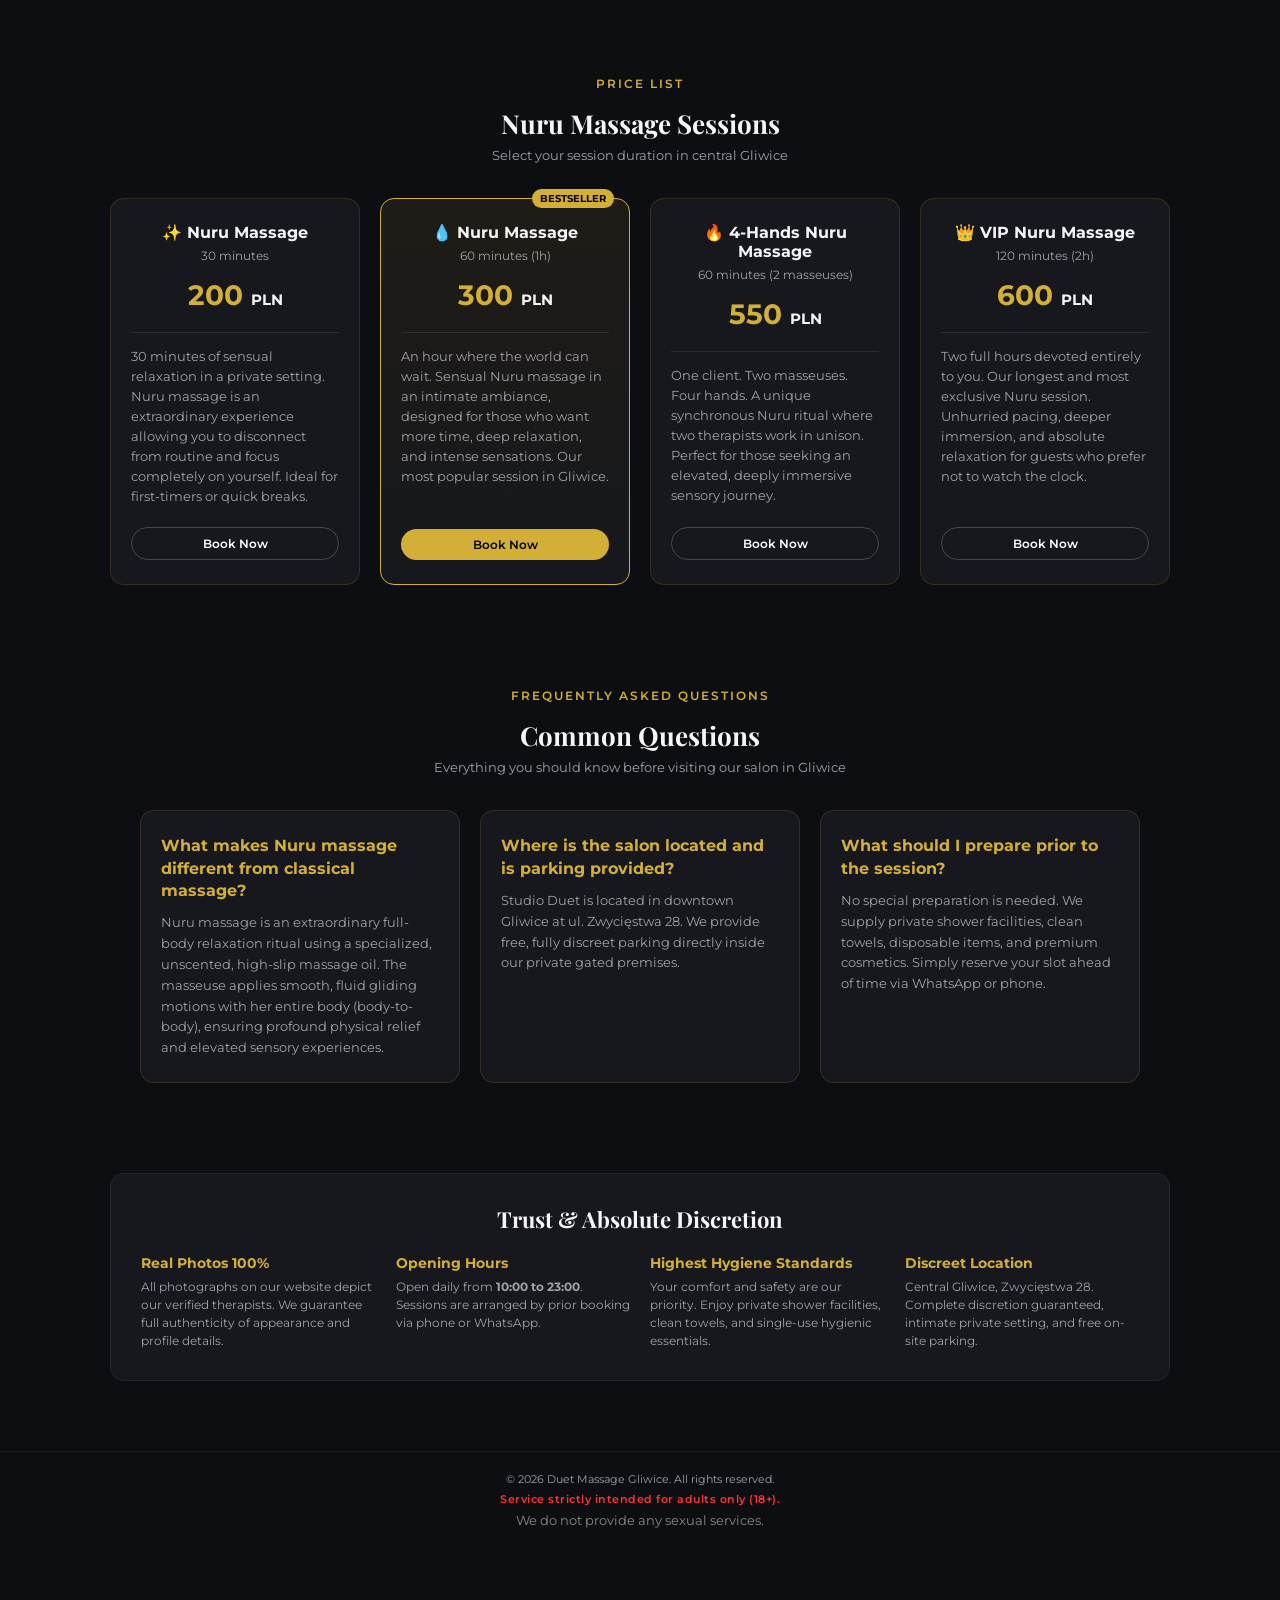
==== commit de26fcd0: "Add files via upload" ====
--- a/en/index.html
+++ b/en/index.html
@@ -82,8 +82,7 @@
               "name": "What makes Nuru massage different from classical massage?",
               "acceptedAnswer": {
                 "@type": "Answer",
-                "text": "Nuru is an authentic Japanese technique where the therapist glides along the client's body using an organic seaweed gel, creating an immersive body-to-body relaxation experience."
-              }
+"text": "Nuru massage is a sensual technique where the masseuse massages the client's body using her own body (body-to-body) along with specialized silky, high-slip oils."              }
             },
             {
               "@type": "Question",
@@ -304,8 +303,7 @@
                 <div class="faq-grid">
                     <div class="faq-card">
                         <h3>What makes Nuru massage different from classical massage?</h3>
-                        <p>Nuru massage is an authentic Japanese technique using a slippery, seaweed-based gel. The therapist uses her entire body in gliding motions (body-to-body), delivering deeper physical tension release and elevated sensory sensations.</p>
-                    </div>
+<p>Nuru massage is an extraordinary full-body relaxation ritual using a specialized, unscented, high-slip massage oil. The masseuse applies smooth, fluid gliding motions with her entire body (body-to-body), ensuring profound physical relief and elevated sensory experiences.</p>                    </div>
                     <div class="faq-card">
                         <h3>Where is the salon located and is parking provided?</h3>
                         <p>Studio Duet is located in downtown Gliwice at ul. Zwycięstwa 28. We provide free, fully discreet parking directly inside our private gated premises.</p>
